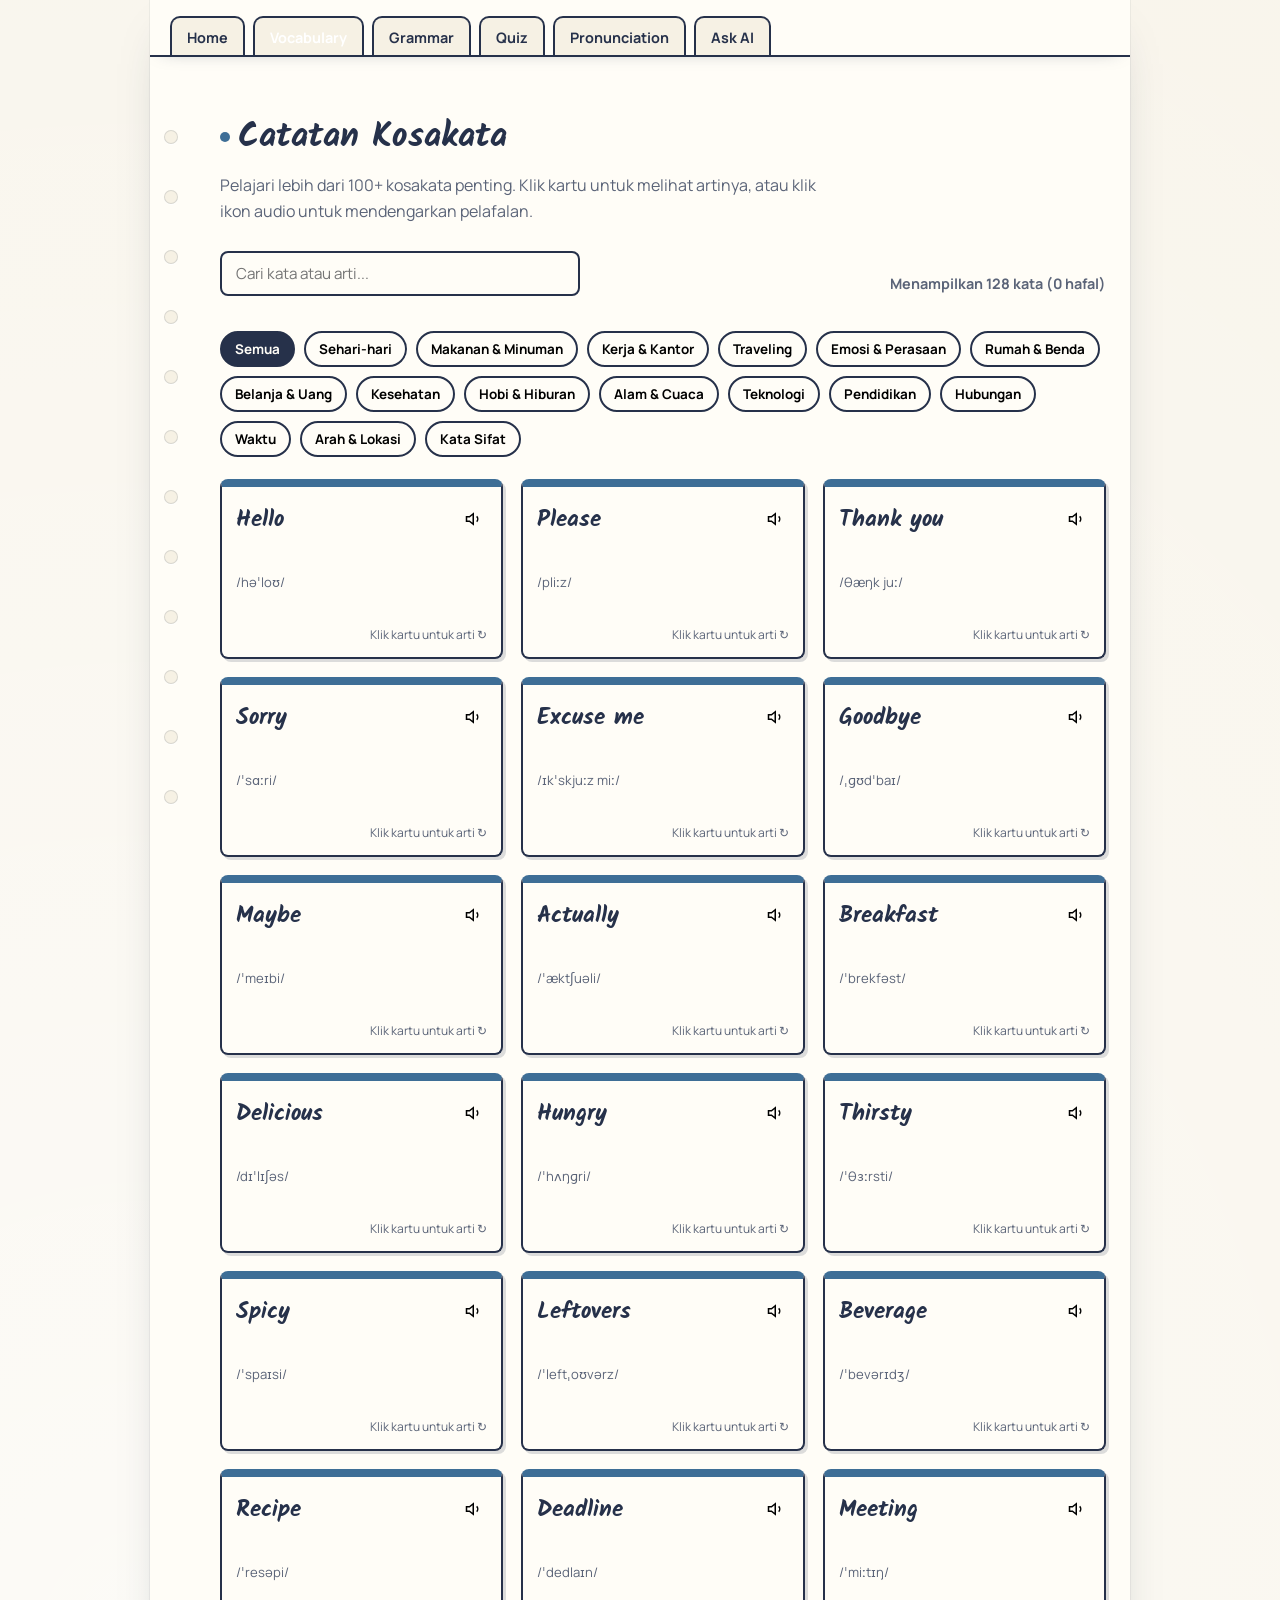
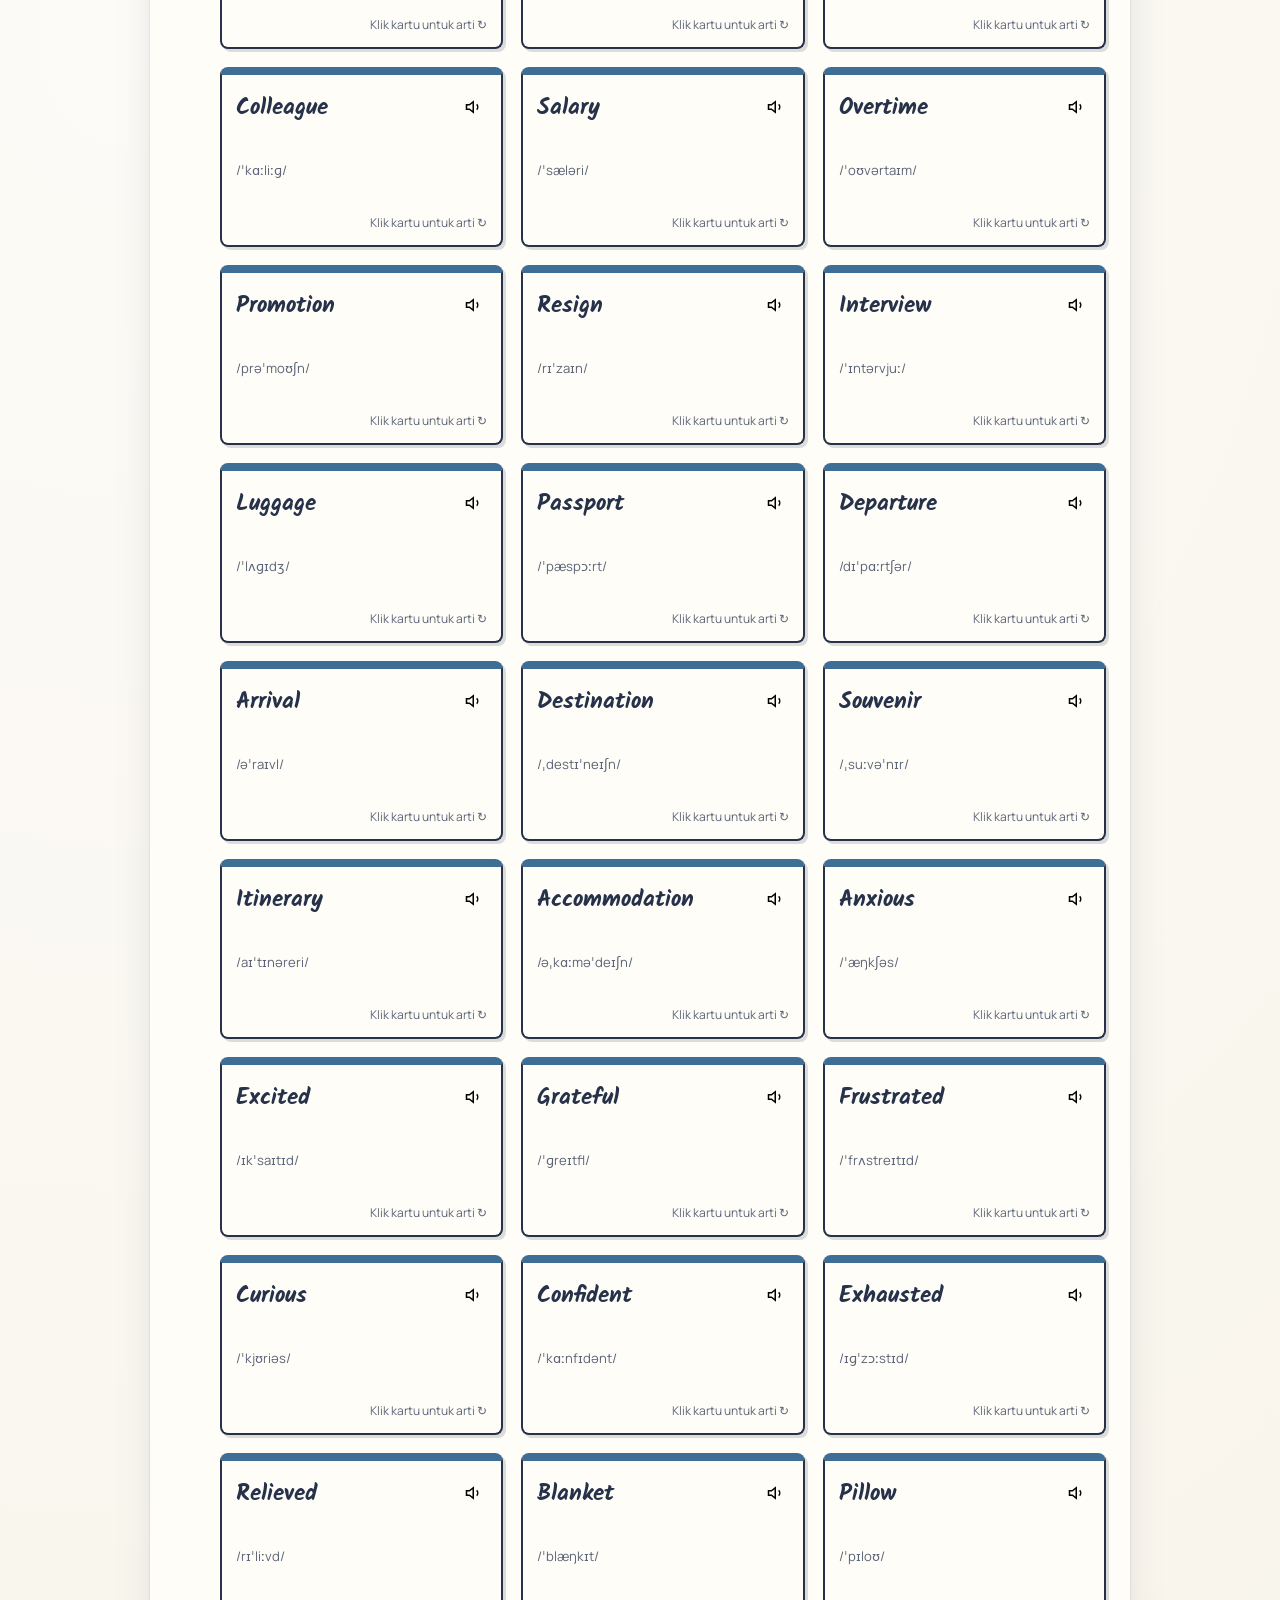
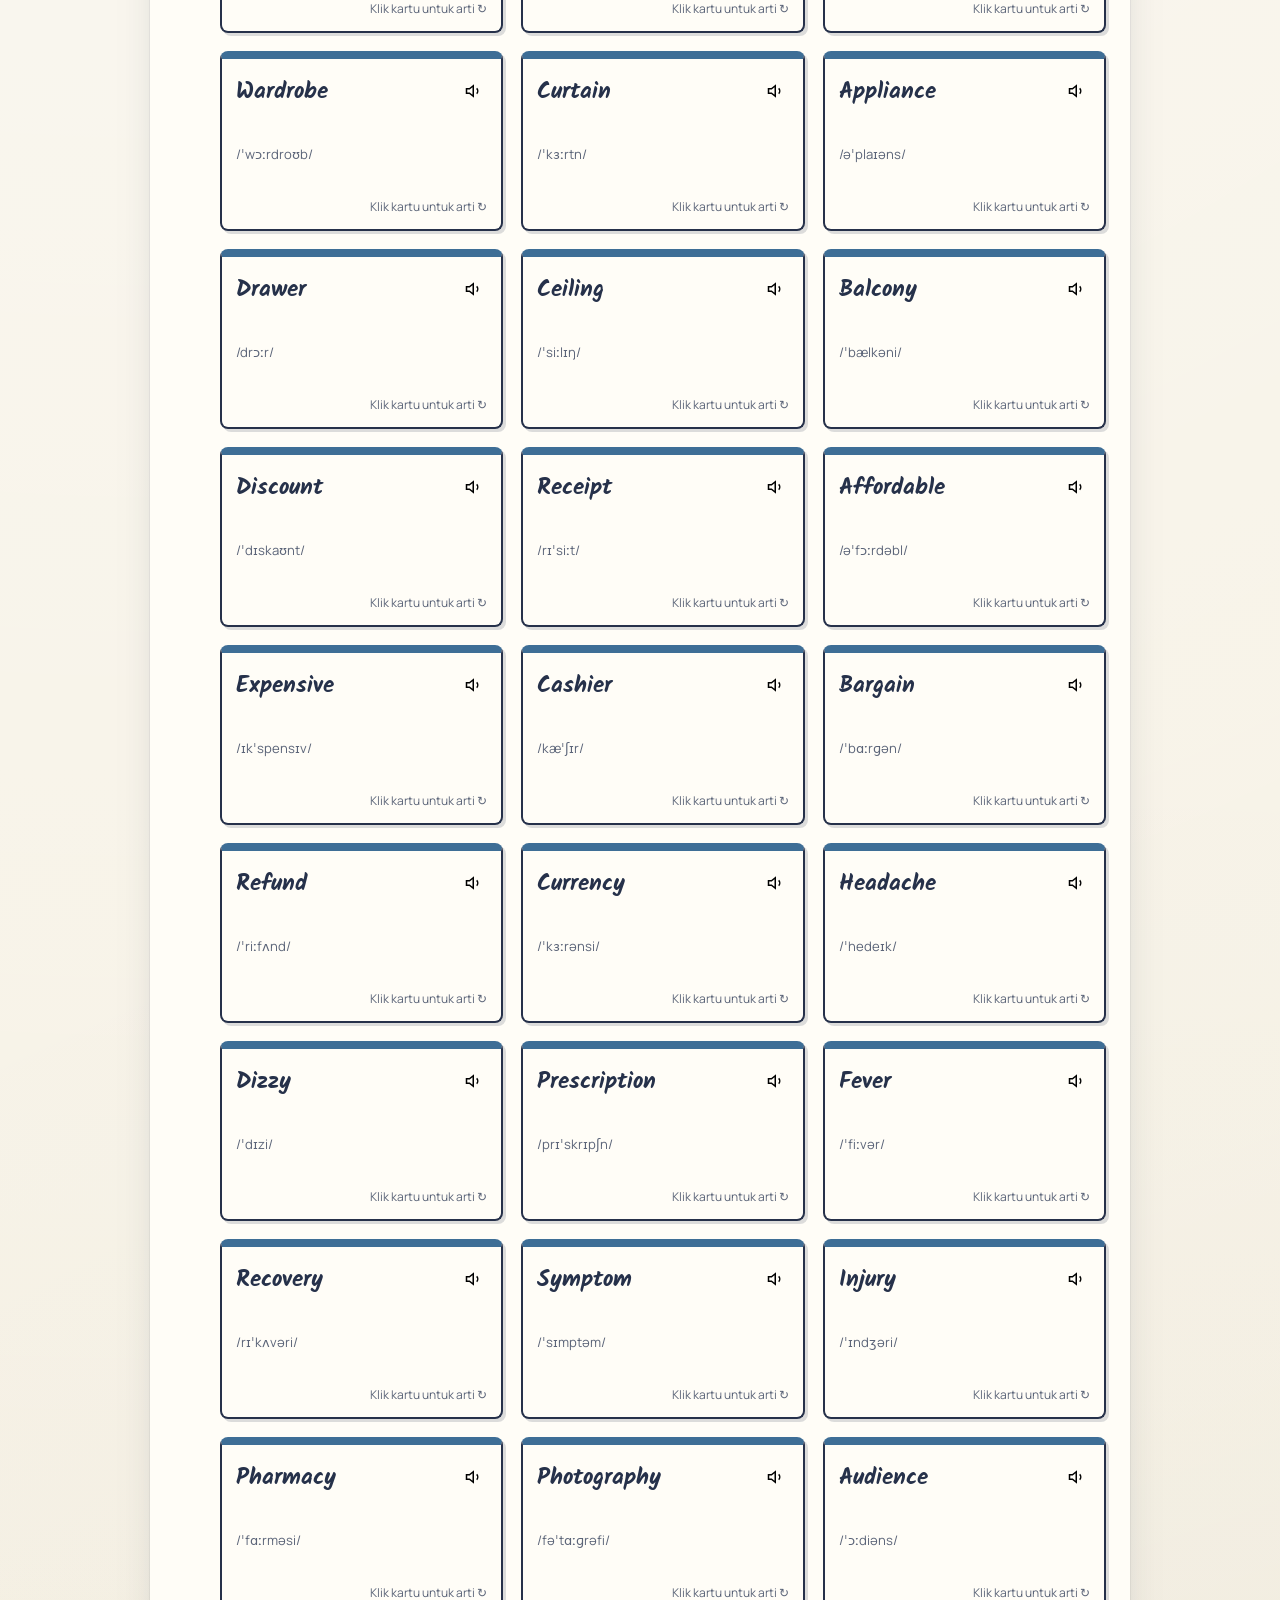
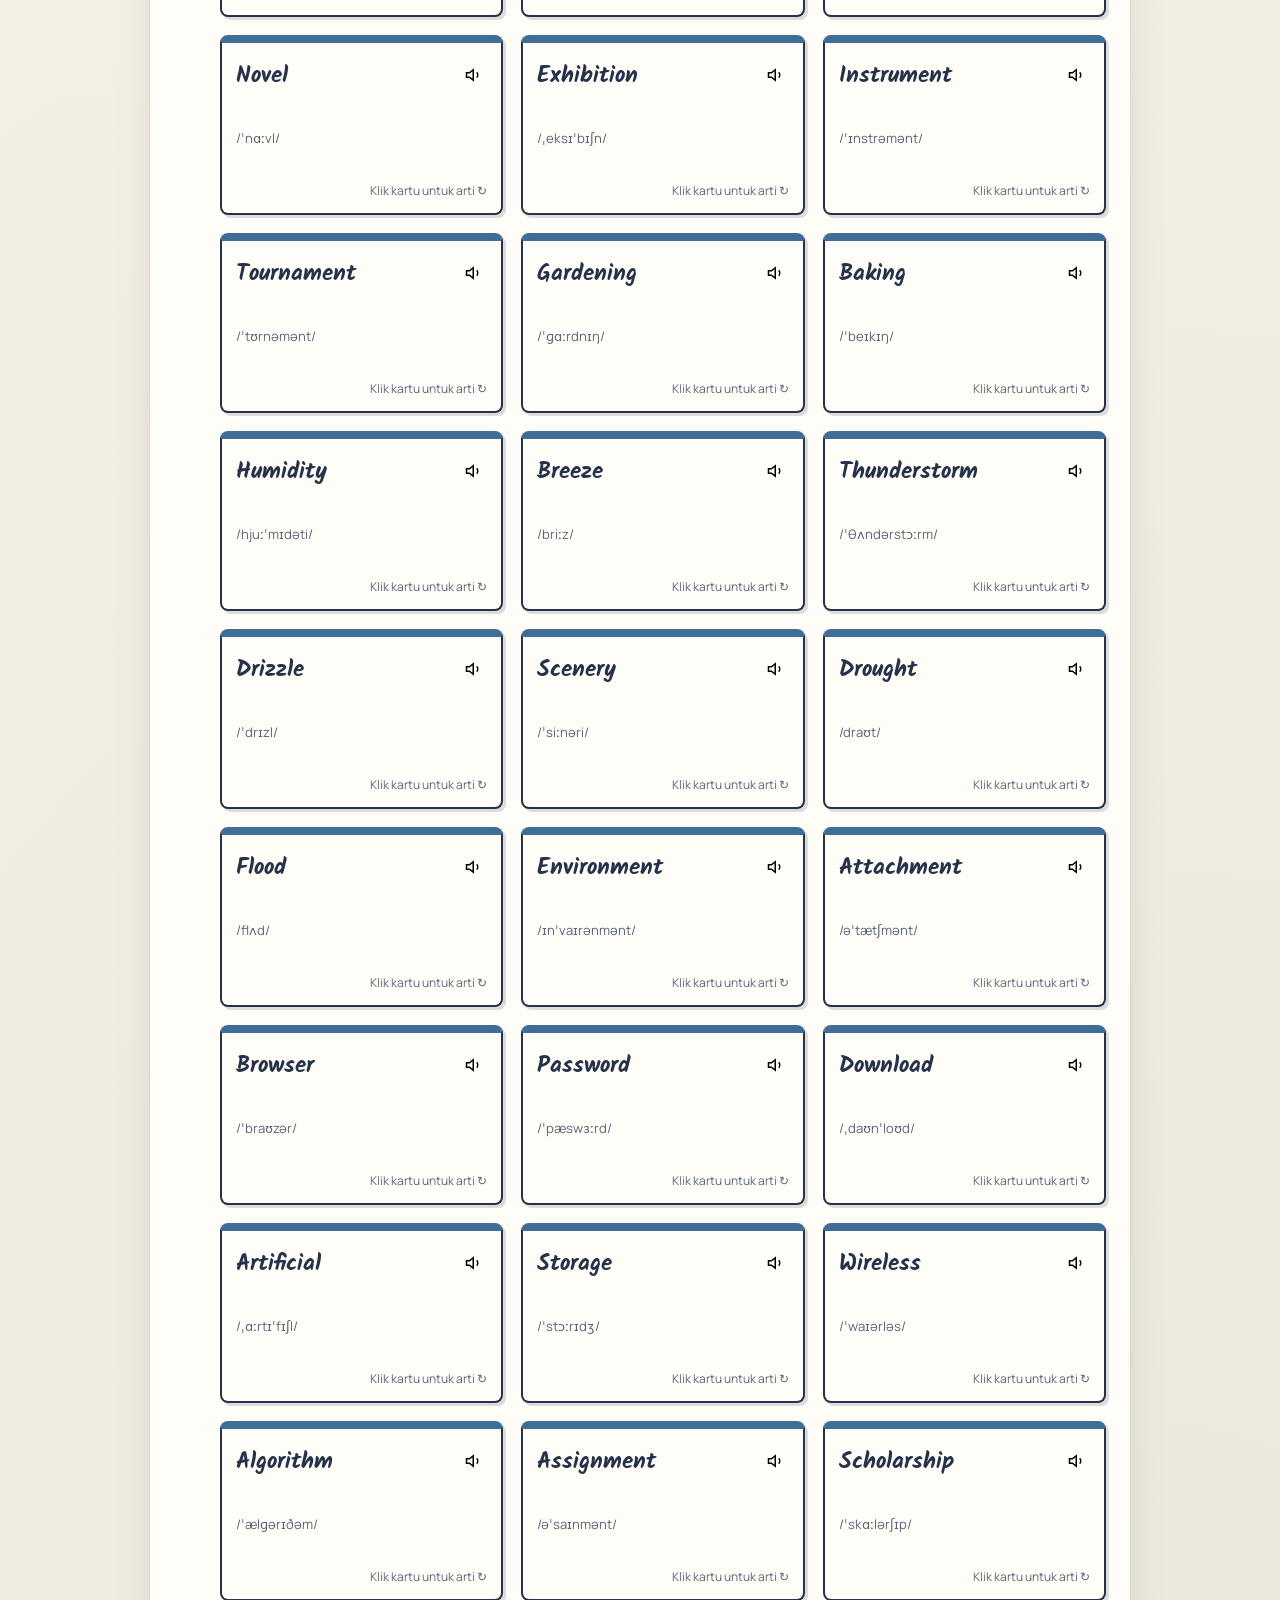
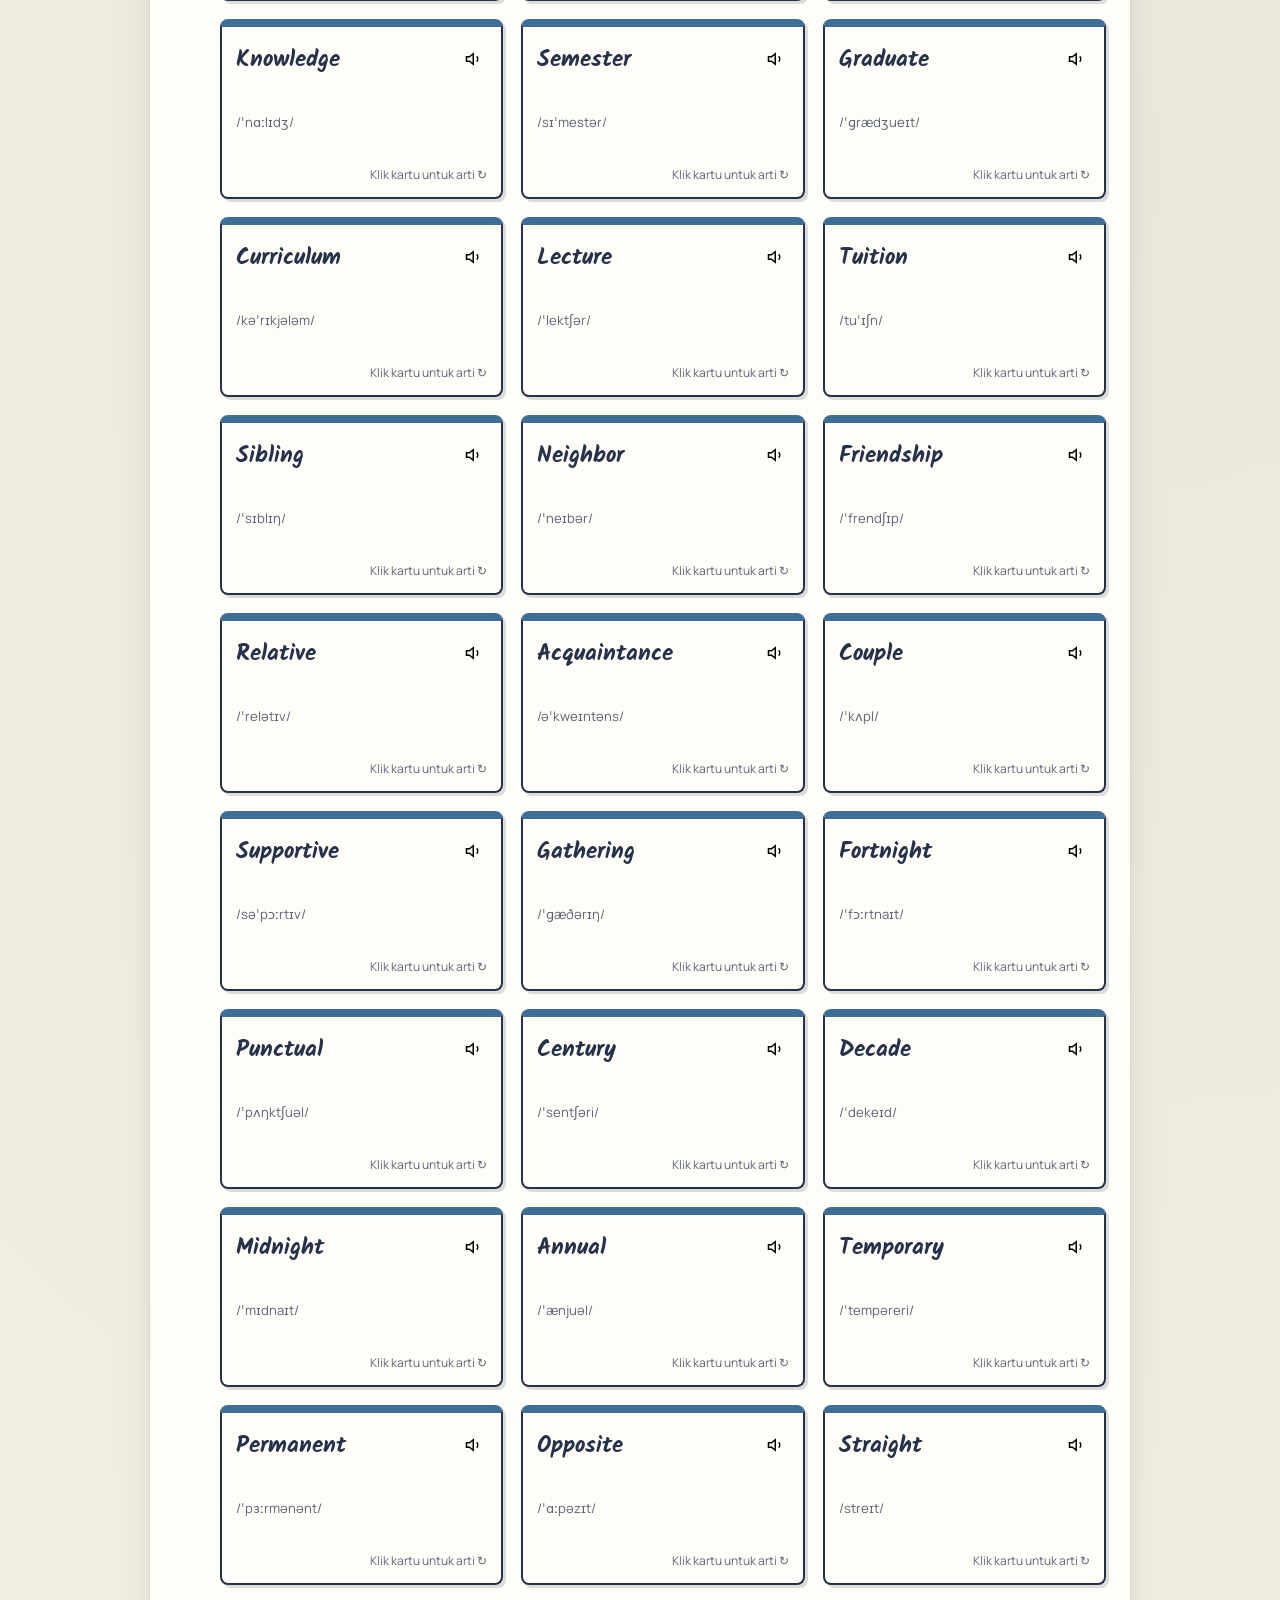
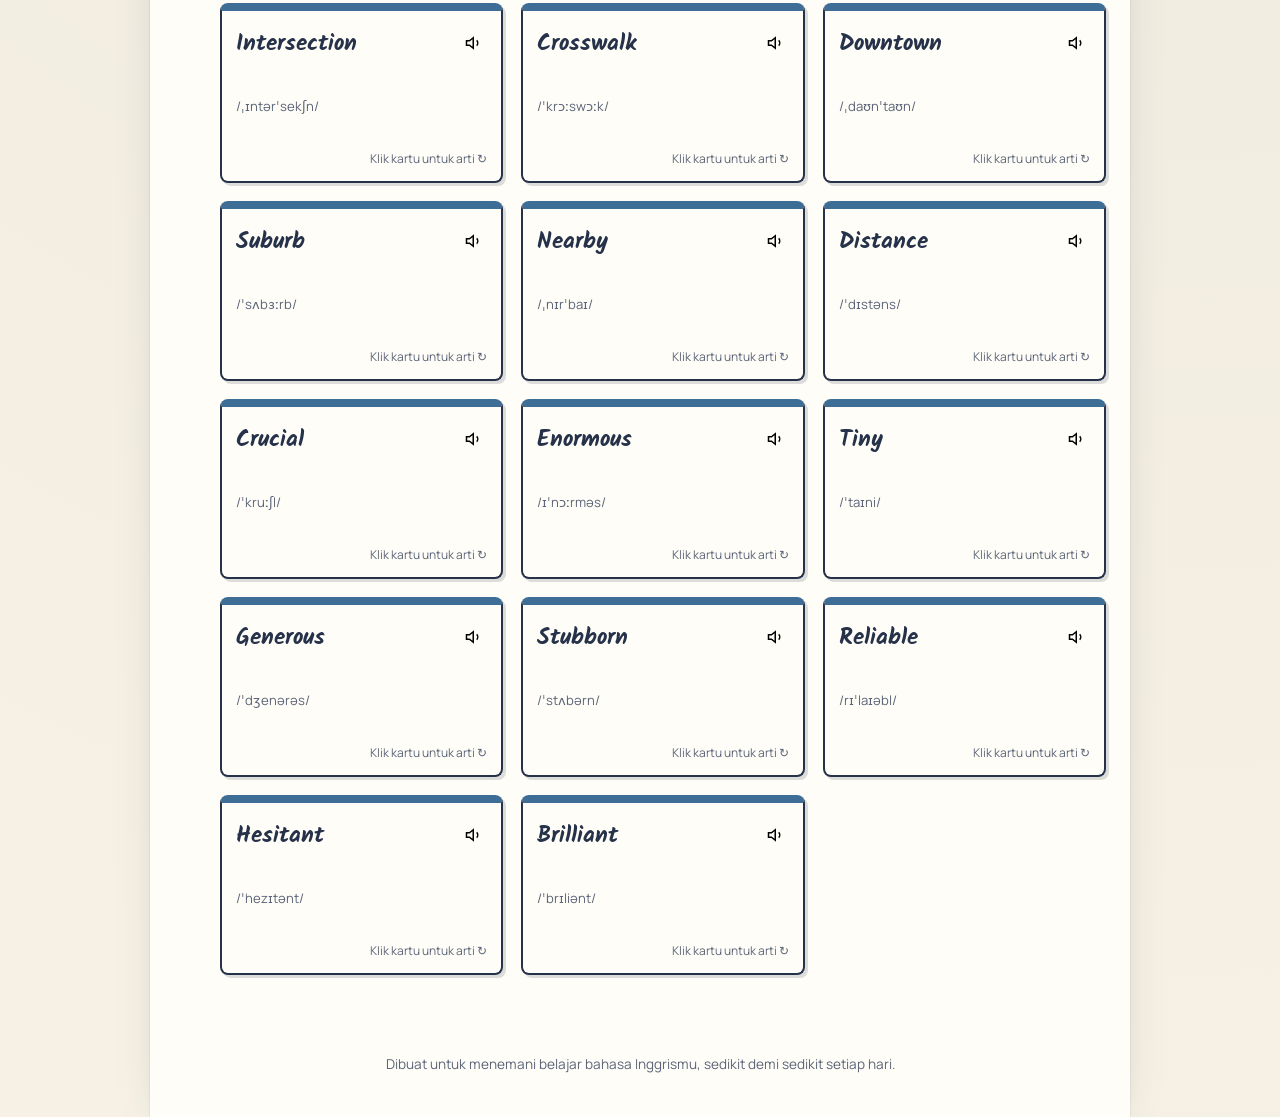
==== kosakata.html @ a18ebde9 "Initial commit with obfuscated keys" ====
﻿<!DOCTYPE html>
<html lang="id">
<head>
<meta charset="UTF-8">
<meta name="viewport" content="width=device-width, initial-scale=1.0">
<title>Kosakata - Buku Catatan Bahasa Inggris</title>
<meta name="description" content="Buku catatan bahasa Inggris interaktif dengan fitur AI Tutor Suara, Pelafalan 3D, Kosakata, dan Kuis.">
<meta property="og:title" content="Buku Bahasa Inggris Interaktif">
<meta property="og:description" content="Belajar bahasa Inggris dengan asisten AI dan mascot 3D secara interaktif.">
<link rel="icon" href="data:image/svg+xml,<svg xmlns=%22http://www.w3.org/2000/svg%22 viewBox=%220 0 100 100%22><text y=%22.9em%22 font-size=%2290%22>🤖</text></svg>">
<link rel="preconnect" href="https://fonts.googleapis.com">
<link href="https://fonts.googleapis.com/css2?family=Kalam:wght@400;700&family=Manrope:wght@400;500;600;700;800&display=swap" rel="stylesheet">
<link rel="stylesheet" href="assets/style.css">
<style>
  .search-box{
    width:100%; max-width:360px; padding:10px 14px; border:2px solid var(--ink);
    border-radius:8px; font-size:0.95rem; margin-bottom:20px; background:var(--page);
  }
  .search-box:focus{outline:none; border-color:var(--tab-vocab);}
  .controls{display:flex; justify-content:space-between; align-items:center; flex-wrap:wrap; gap:10px; margin-bottom:15px;}
  .card-grid{display:grid; grid-template-columns:repeat(auto-fill, minmax(210px,1fr)); gap:18px;}
  .flashcard{perspective:1000px; height:180px; cursor:pointer;}
  .flashcard-inner{
    position:relative; width:100%; height:100%; transition:transform .5s;
    transform-style:preserve-3d;
  }
  .flashcard.flipped .flashcard-inner{transform:rotateY(180deg);}
  .flashcard-face{
    position:absolute; inset:0; border-radius:8px; border:2px solid var(--ink);
    backface-visibility:hidden; padding:14px; display:flex; flex-direction:column;
    justify-content:space-between; background:var(--page);
    box-shadow:3px 3px 0 var(--shadow);
  }
  .flashcard-face.front{border-top:8px solid var(--tab-vocab);}
  .flashcard-face.back{
    transform:rotateY(180deg); background:var(--highlight-soft);
    border-top:8px solid var(--tab-vocab);
  }
  .fc-top{display:flex; justify-content:space-between; align-items:center;}
  .fc-word{font-family:'Kalam',cursive; font-size:1.45rem; font-weight:700;}
  .fc-say{font-size:0.82rem; color:var(--ink-soft);}
  .fc-meaning{font-weight:800; font-size:1.15rem;}
  .fc-example{font-size:0.85rem; color:var(--ink-soft); font-style:italic;}
  .fc-btn-sound{
    background:none; border:none; cursor:pointer; padding:4px; border-radius:4px;
    display:flex; align-items:center; justify-content:center;
  }
  .fc-btn-sound:hover{background:rgba(0,0,0,0.05);}
  .fc-check{
    display:flex; align-items:center; gap:6px; font-size:0.75rem; font-weight:700;
    cursor:pointer; user-select:none; margin-top:4px;
  }
  .fc-check input{cursor:pointer;}
  .learned-tag{
    position:absolute; top:8px; right:8px; background:var(--correct); color:#fff;
    font-size:0.65rem; font-weight:800; padding:2px 6px; border-radius:3px;
  }
</style>
<script src="assets/nav.js"></script>
</head>
<body>
<div class="notebook">
  <div class="holes">
    <span></span><span></span><span></span><span></span><span></span><span></span><span></span><span></span><span></span><span></span><span></span><span></span>
  </div>
  <app-nav active="kosakata"></app-nav>

  <main>
    <section>
      <div class="section-head">
        <h2><span class="eyebrow" style="background:var(--tab-vocab)"></span>Catatan Kosakata</h2>
        <p>Pelajari lebih dari 100+ kosakata penting. Klik kartu untuk melihat artinya, atau klik ikon audio untuk mendengarkan pelafalan.</p>
      </div>

      <div class="controls">
        <input type="text" id="searchVocab" class="search-box" placeholder="Cari kata atau arti...">
        <div id="vocabCount" style="font-size:0.9rem; font-weight:700; color:var(--ink-soft);"></div>
      </div>

      <div class="chips" id="categoryChips"></div>

      <div class="card-grid" id="cardGrid"></div>
    </section>
  </main>

  <footer>Dibuat untuk menemani belajar bahasa Inggrismu, sedikit demi sedikit setiap hari.</footer>
</div>

<script src="assets/vocab-data.js"></script>
<script>
  let activeCat = 'all';
  let searchQuery = '';
  let learnedSet = new Set(JSON.parse(localStorage.getItem('learnedVocab') || '[]'));

  const chipRow = document.getElementById('categoryChips');
  const grid = document.getElementById('cardGrid');
  const countEl = document.getElementById('vocabCount');
  const searchInput = document.getElementById('searchVocab');

  // Render chips
  window.vocabCategories.forEach(c => {
    const chip = document.createElement('button');
    chip.className = 'chip' + (c.id === 'all' ? ' active' : '');
    chip.textContent = c.label;
    chip.addEventListener('click', () => {
      document.querySelectorAll('.chip').forEach(ch => ch.classList.remove('active'));
      chip.classList.add('active');
      activeCat = c.id;
      renderCards();
    });
    chipRow.appendChild(chip);
  });

  searchInput.addEventListener('input', (e) => {
    searchQuery = e.target.value.toLowerCase().trim();
    renderCards();
  });

  function speakWord(e, word) {
    e.stopPropagation();
    const u = new SpeechSynthesisUtterance(word);
    u.lang = 'en-US';
    speechSynthesis.speak(u);
  }

  function toggleLearned(e, word) {
    e.stopPropagation();
    if(learnedSet.has(word)) {
      learnedSet.delete(word);
    } else {
      learnedSet.add(word);
    }
    localStorage.setItem('learnedVocab', JSON.stringify(Array.from(learnedSet)));
    renderCards();
  }

  function renderCards() {
    grid.innerHTML = '';
    const filtered = window.vocabData.filter(v => {
      const matchCat = (activeCat === 'all' || v.cat === activeCat);
      const matchSearch = !searchQuery || 
        v.word.toLowerCase().includes(searchQuery) || 
        v.meaning.toLowerCase().includes(searchQuery) ||
        v.example.toLowerCase().includes(searchQuery);
      return matchCat && matchSearch;
    });

    countEl.textContent = `Menampilkan ${filtered.length} kata (${learnedSet.size} hafal)`;

    if(filtered.length === 0) {
      grid.innerHTML = '<div style="grid-column:1/-1; padding:30px; text-align:center; color:var(--ink-soft);">Kata tidak ditemukan. Coba cari kata lain ya! 🔍</div>';
      return;
    }

    filtered.forEach(item => {
      const card = document.createElement('div');
      card.className = 'flashcard';
      const isLearned = learnedSet.has(item.word);

      card.innerHTML = `
        <div class="flashcard-inner">
          <div class="flashcard-face front">
            ${isLearned ? '<span class="learned-tag">Hafal ✓</span>' : ''}
            <div class="fc-top">
              <span class="fc-word">${item.word}</span>
              <button class="fc-btn-sound" onclick="speakWord(event, '${item.word}')" title="Dengarkan pengucapan">
                <svg width="18" height="18" viewBox="0 0 24 24" fill="none" stroke="currentColor" stroke-width="2"><polygon points="11 5 6 9 2 9 2 15 6 15 11 19 11 5"></polygon><path d="M15.54 8.46a5 5 0 0 1 0 7.07"></path></svg>
              </button>
            </div>
            <div class="fc-say">${item.say}</div>
            <div style="font-size:0.75rem; color:var(--ink-soft); align-self:flex-end;">Klik kartu untuk arti ↻</div>
          </div>
          <div class="flashcard-face back">
            <div class="fc-meaning">${item.meaning}</div>
            <div class="fc-example">"${item.example}"</div>
            <label class="fc-check" onclick="event.stopPropagation()">
              <input type="checkbox" ${isLearned ? 'checked' : ''} onchange="toggleLearned(event, '${item.word}')">
              <span>Tandai sudah hafal</span>
            </label>
          </div>
        </div>
      `;

      card.addEventListener('click', () => {
        card.classList.toggle('flipped');
      });

      grid.appendChild(card);
    });
  }

  renderCards();
</script>
</body>
</html>
---- assets/style.css ----
﻿:root{
  --paper:#F6F1E4;
  --page:#FFFDF7;
  --paper-line:#E4D9BC;
  --ink:#26314A;
  --ink-soft:#5B6478;
  --highlight:#F5C84C;
  --highlight-soft:#FBEAB8;
  --correct:#3F7859;
  --correct-bg:#E3F0E7;
  --wrong:#C13B3B;
  --wrong-bg:#F8E4E1;
  --tab-home:#5B8266;
  --tab-vocab:#3E6E96;
  --tab-grammar:#B9862E;
  --tab-quiz:#7C5CA6;
  --tab-ai:#D35400;
  --shadow:rgba(38,49,74,0.16);
}

*{box-sizing:border-box;}
html{scroll-behavior:smooth;}
body{
  margin:0;
  background-color:var(--paper);
  background-image:
    radial-gradient(circle at 12% 18%, rgba(255,255,255,0.7), transparent 45%),
    radial-gradient(circle at 88% 72%, rgba(38,49,74,0.05), transparent 40%);
  color:var(--ink);
  font-family:'Manrope', sans-serif;
  -webkit-font-smoothing:antialiased;
}
h1,h2,h3,.hand{font-family:'Kalam', cursive; font-weight:700; margin:0;}
h4{margin:0 0 8px 0;}
p{line-height:1.65;}
a{color:inherit;}
button,textarea,input,select{font-family:inherit;}
ul{margin:0; padding-left:20px;}

.notebook{
  max-width:980px;
  margin:0 auto;
  background:var(--page);
  min-height:100vh;
  position:relative;
  box-shadow:0 0 0 1px rgba(38,49,74,0.06), 0 18px 50px -28px rgba(38,49,74,0.4);
  overflow:hidden;
}
.holes{
  position:absolute; left:14px; top:0; bottom:0; width:14px;
  display:flex; flex-direction:column; gap:46px; padding-top:130px; z-index:3;
  pointer-events:none;
}
.holes span{
  width:14px;height:14px;border-radius:50%;
  background:var(--paper);
  box-shadow:inset 0 0 0 1px rgba(38,49,74,0.14), 0 1px 0 rgba(255,255,255,0.8);
}
@media (max-width:720px){ .holes{display:none;} }

app-nav{display:block; }
nav{
  
  background:var(--page);
  border-bottom:2px solid var(--ink);
  padding:14px 20px 0 20px;
  display:flex; gap:8px; overflow-x:auto; scrollbar-width:none;
  box-shadow:0 6px 18px -14px rgba(38,49,74,0.5);
}
nav::-webkit-scrollbar{display:none;}
.tab{
  flex:0 0 auto; padding:10px 15px;
  border:2px solid var(--ink); border-bottom:none;
  border-radius:10px 10px 0 0; background:var(--paper);
  font-weight:700; font-size:0.9rem; text-decoration:none; color:var(--ink);
  position:relative; top:2px; white-space:nowrap;
  transition:transform .15s ease, background .15s ease;
}
.tab:hover{transform:translateY(-2px);}
.tab.active{color:#fff;}
.tab[data-tab="beranda"].active{background:var(--tab-home); border-color:var(--tab-home);}
.tab[data-tab="kosakata"].active{background:var(--tab-vocab); border-color:var(--tab-vocab);}
.tab[data-tab="tatabahasa"].active{background:var(--tab-grammar); border-color:var(--tab-grammar);}
.tab[data-tab="kuis"].active{background:var(--tab-quiz); border-color:var(--tab-quiz);}
.tab[data-tab="ai"].active{background:var(--tab-ai); border-color:var(--tab-ai);}

main{padding-left:20px; position:relative; z-index:2;}
@media (min-width:721px){ main{padding-left:64px;} }
section{padding:52px 24px 52px 6px; border-bottom:2px dashed var(--paper-line);}
section:last-child{border-bottom:none;}
.section-head{margin-bottom:26px;}
.section-head h2{font-size:clamp(1.6rem,4vw,2.15rem);}
.section-head p{color:var(--ink-soft); margin-top:8px; max-width:60ch;}
.eyebrow{
  display:inline-block; width:10px; height:10px; border-radius:50%;
  margin-right:8px; vertical-align:middle;
}

.btn{
  display:inline-block; padding:12px 22px; border-radius:8px;
  border:2px solid var(--ink); font-weight:800; cursor:pointer;
  text-decoration:none; transform:rotate(-1deg);
  box-shadow:3px 3px 0 var(--shadow);
  transition:transform .15s ease, box-shadow .15s ease;
  background:var(--page); color:var(--ink); font-size:0.95rem;
}
.btn:hover{transform:rotate(0deg) translateY(-2px); box-shadow:4px 5px 0 var(--shadow);}
.btn:active{transform:translateY(1px); box-shadow:2px 2px 0 var(--shadow);}
.btn-primary{background:var(--highlight); color:var(--ink);}
.btn-ai{background:var(--tab-ai); color:#fff;}
.btn-ghost{background:var(--page);}
.btn-sm{padding:8px 14px; font-size:0.84rem;}
.btn[disabled]{opacity:.55; cursor:not-allowed; transform:none;}

.chips{display:flex; gap:9px; flex-wrap:wrap; margin-bottom:22px;}
.chip{
  padding:7px 13px; border-radius:20px; border:2px solid var(--ink);
  background:var(--page); font-weight:700; font-size:0.84rem; cursor:pointer;
  transition:transform .12s ease;
}
.chip:hover{transform:translateY(-1px);}
.chip.active{background:var(--ink); color:var(--page);}

.feature-grid{display:grid; grid-template-columns:repeat(auto-fit,minmax(215px,1fr)); gap:18px;}
.feature-card{
  display:flex; flex-direction:column; text-decoration:none; background:var(--page);
  border:2px solid var(--ink); border-radius:10px; padding:20px;
  box-shadow:4px 5px 0 var(--shadow); position:relative;
  transition:transform .18s ease, box-shadow .18s ease; height:100%;
}
.feature-card:hover{transform:translate(-2px,-3px) rotate(-.6deg); box-shadow:7px 9px 0 var(--shadow);}
.feature-card .ico{font-size:1.9rem; line-height:1;}
.feature-card h3{font-size:1.45rem; margin:10px 0 6px;}
.feature-card p{color:var(--ink-soft); font-size:0.9rem; margin:0; flex-grow:1;}
.feature-card .go{margin-top:14px; font-weight:800; font-size:0.85rem; display:inline-block; align-self:flex-start;}
.fc-vocab{border-top:9px solid var(--tab-vocab);}
.fc-grammar{border-top:9px solid var(--tab-grammar);}
.fc-quiz{border-top:9px solid var(--tab-quiz);}
.fc-ai{border-top:9px solid var(--tab-ai);}

.stat-row{display:flex; gap:14px; flex-wrap:wrap; margin-top:34px;}
.stat{
  flex:1 1 130px; background:var(--page); border:2px dashed var(--ink);
  border-radius:10px; padding:14px 16px; text-align:center;
}
.stat b{display:block; font-family:'Kalam',cursive; font-size:1.7rem;}
.stat span{font-size:0.8rem; color:var(--ink-soft);}

.reveal{opacity:0; transform:translateY(16px); transition:opacity .5s ease, transform .5s ease;}
.reveal.in{opacity:1; transform:none;}

footer{
  text-align:center; padding:28px 20px 44px;
  color:var(--ink-soft); font-size:0.85rem; position:relative; z-index:2;
}

/* Mobile Navigation Hint */
@media (max-width:720px){
  app-nav::after{
    content:''; position:absolute; right:0; top:0; bottom:0; width:30px;
    background:linear-gradient(to right, transparent, var(--page)); pointer-events:none;
  }
  .tab{padding:8px 12px; font-size:0.85rem;}
}
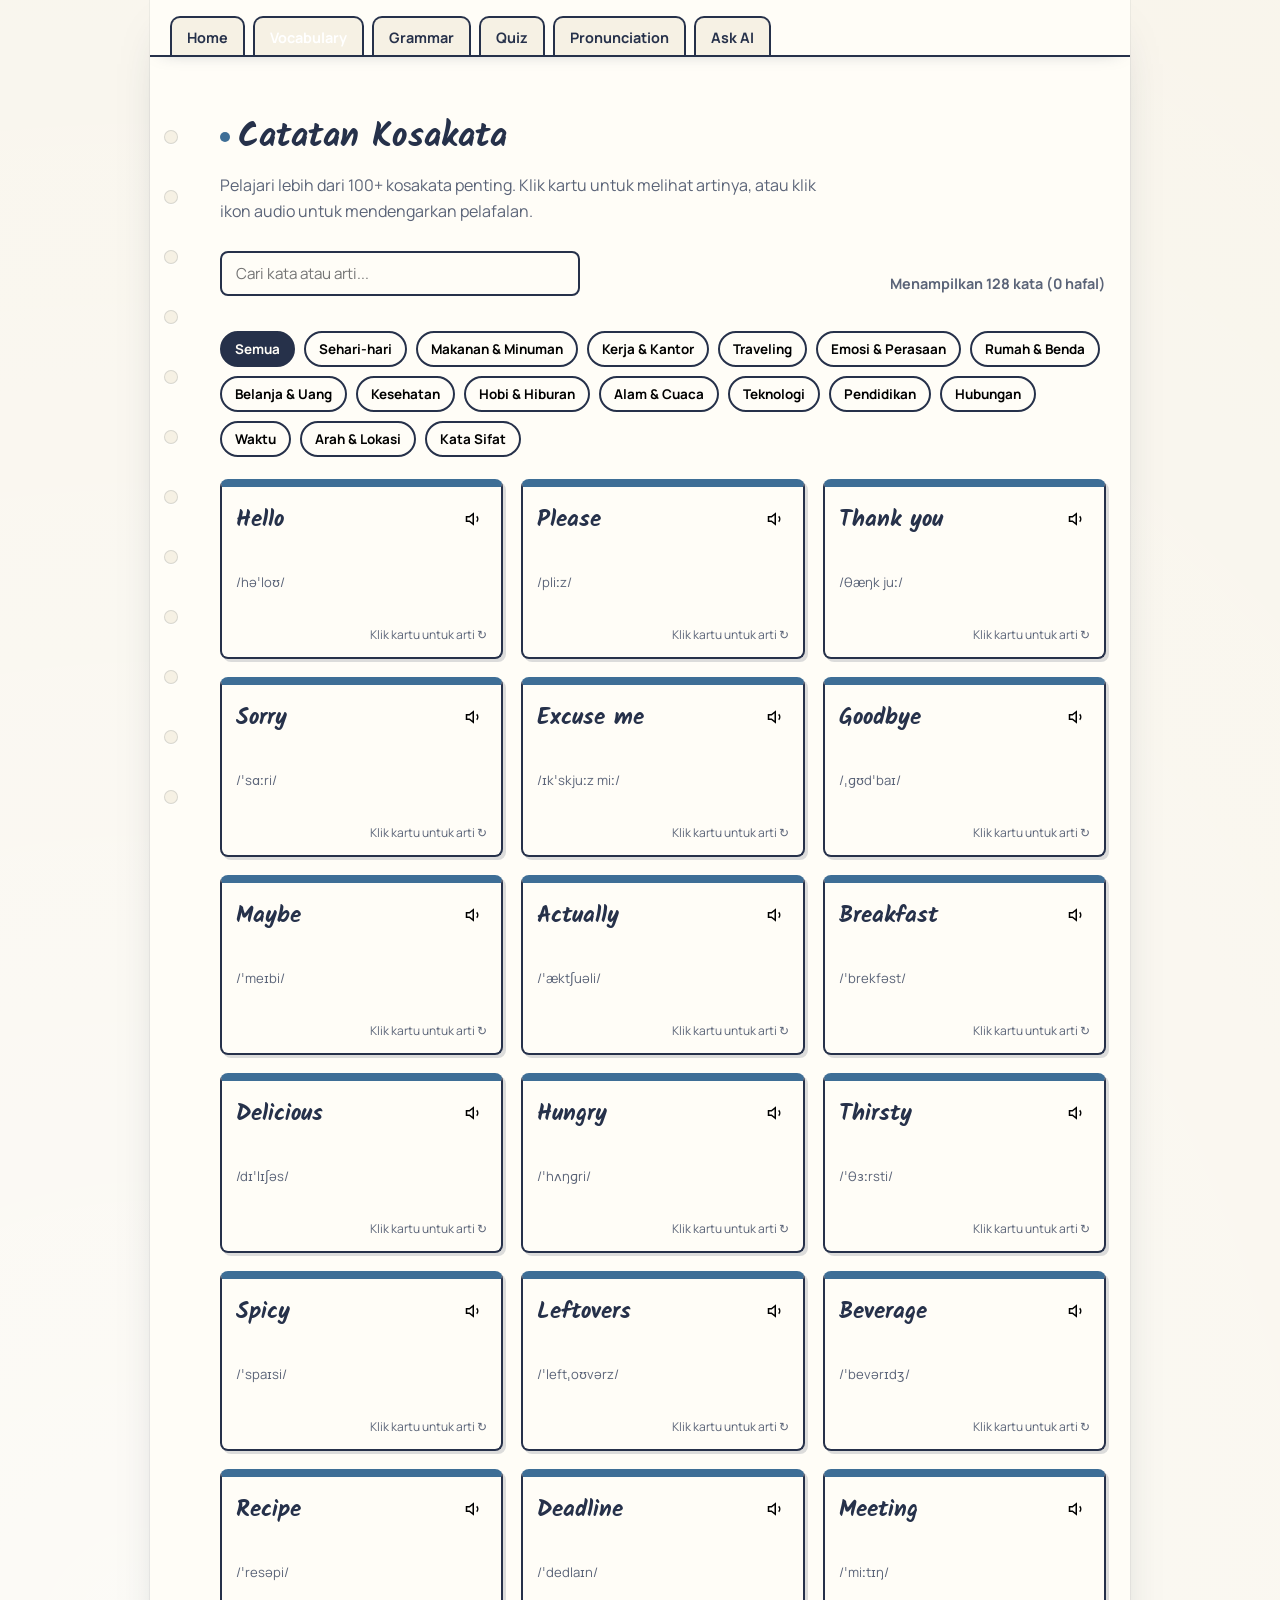
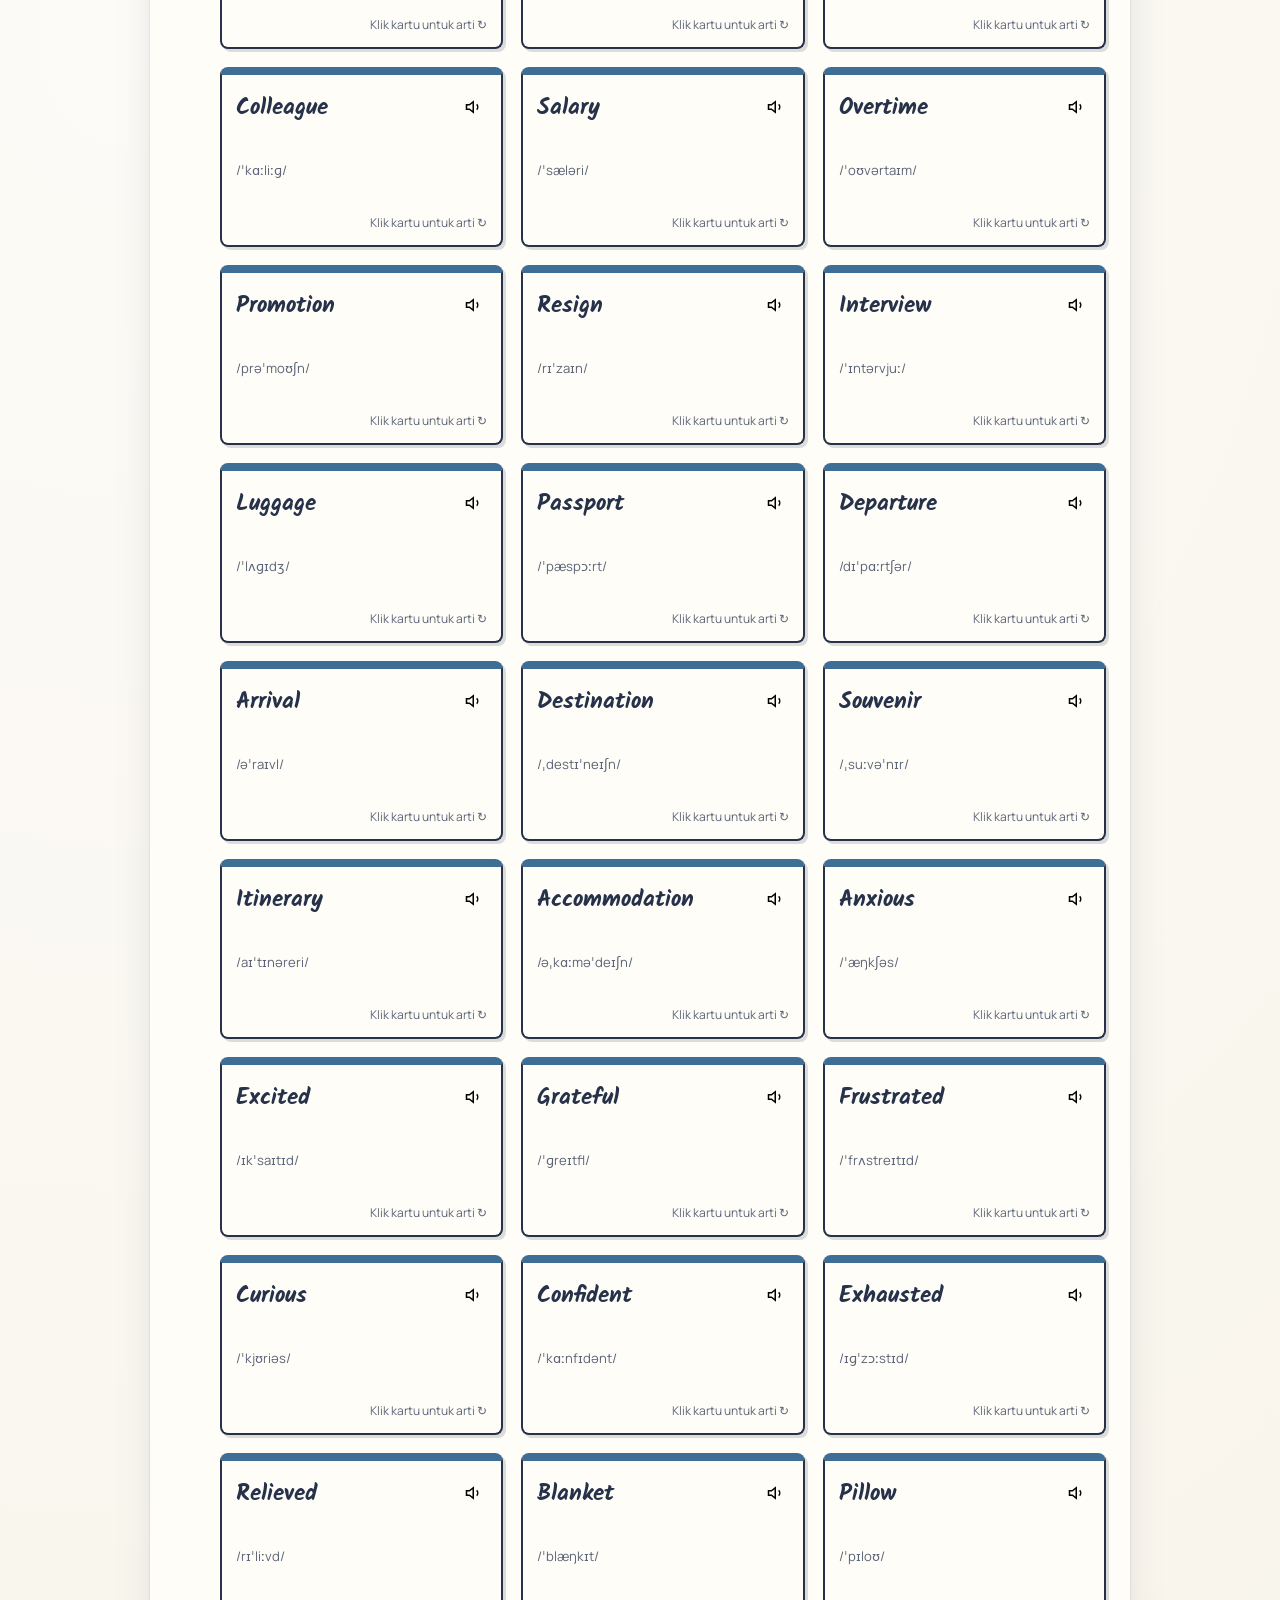
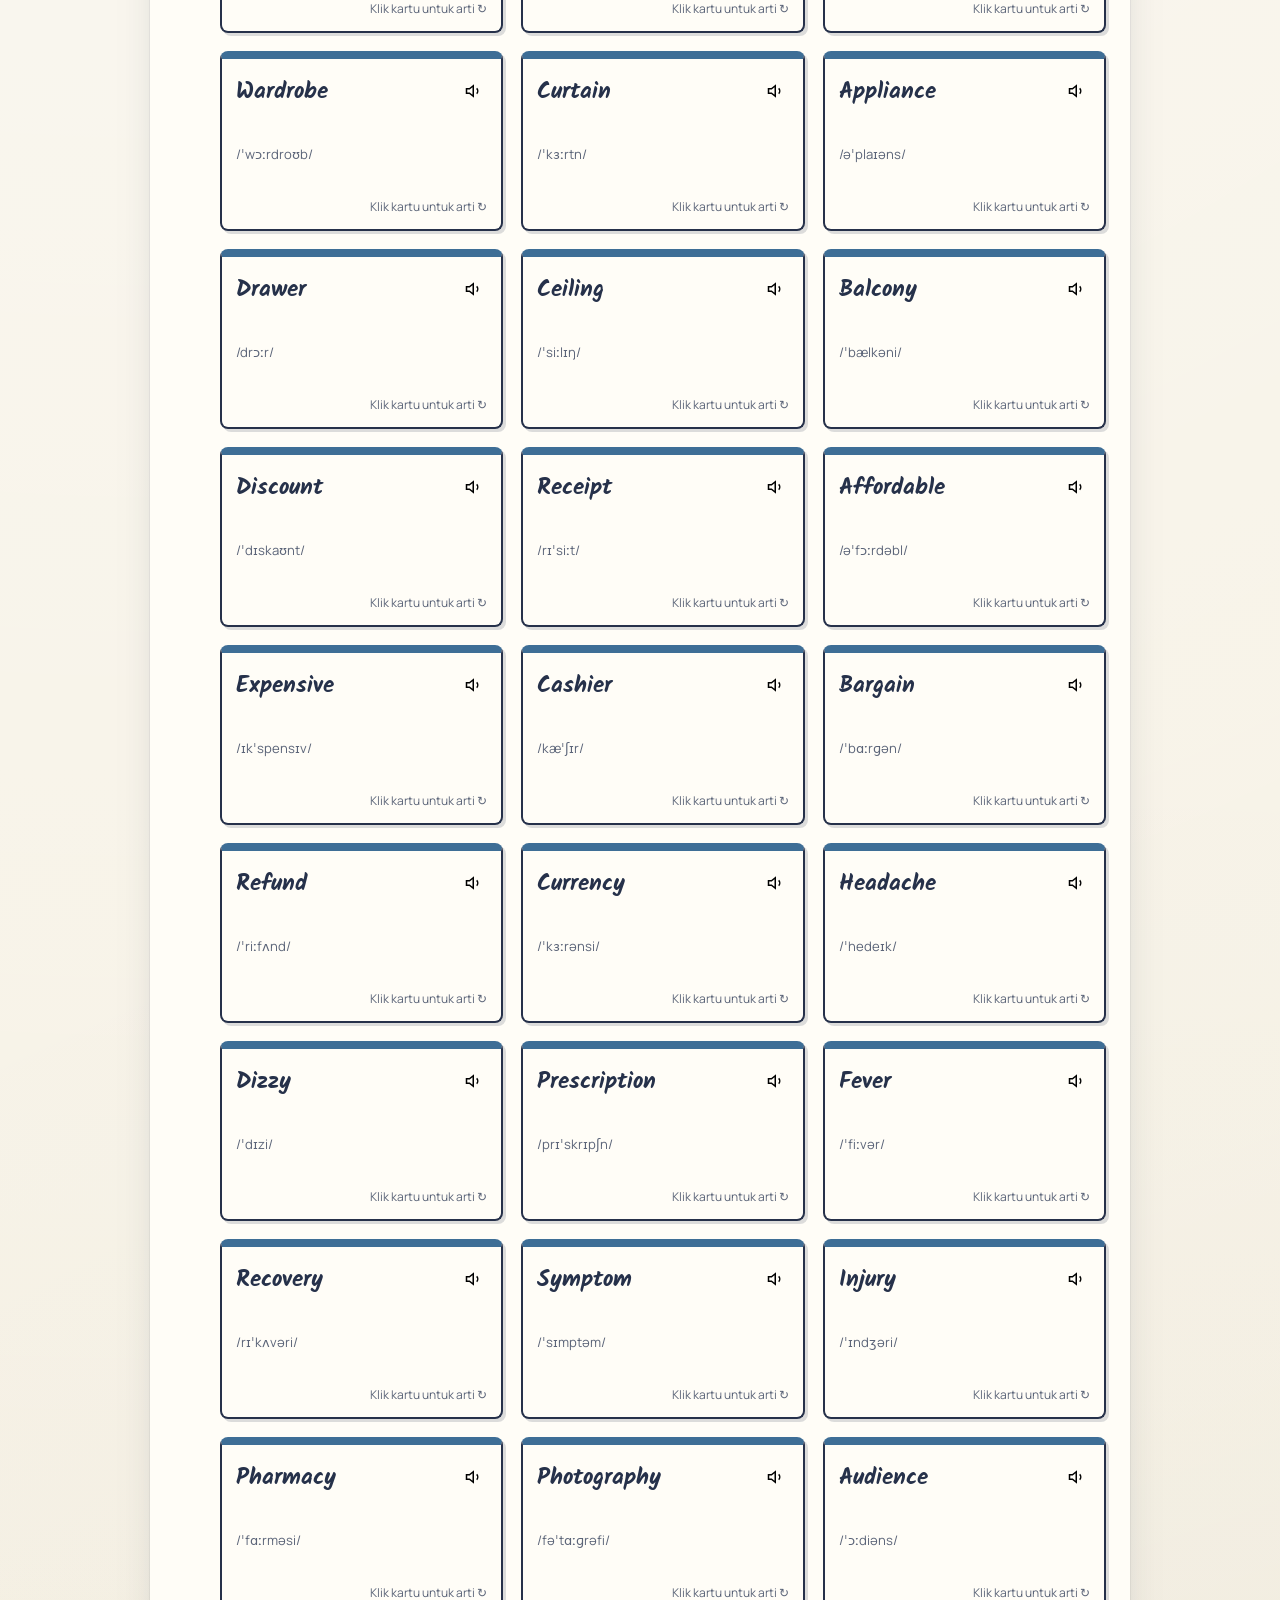
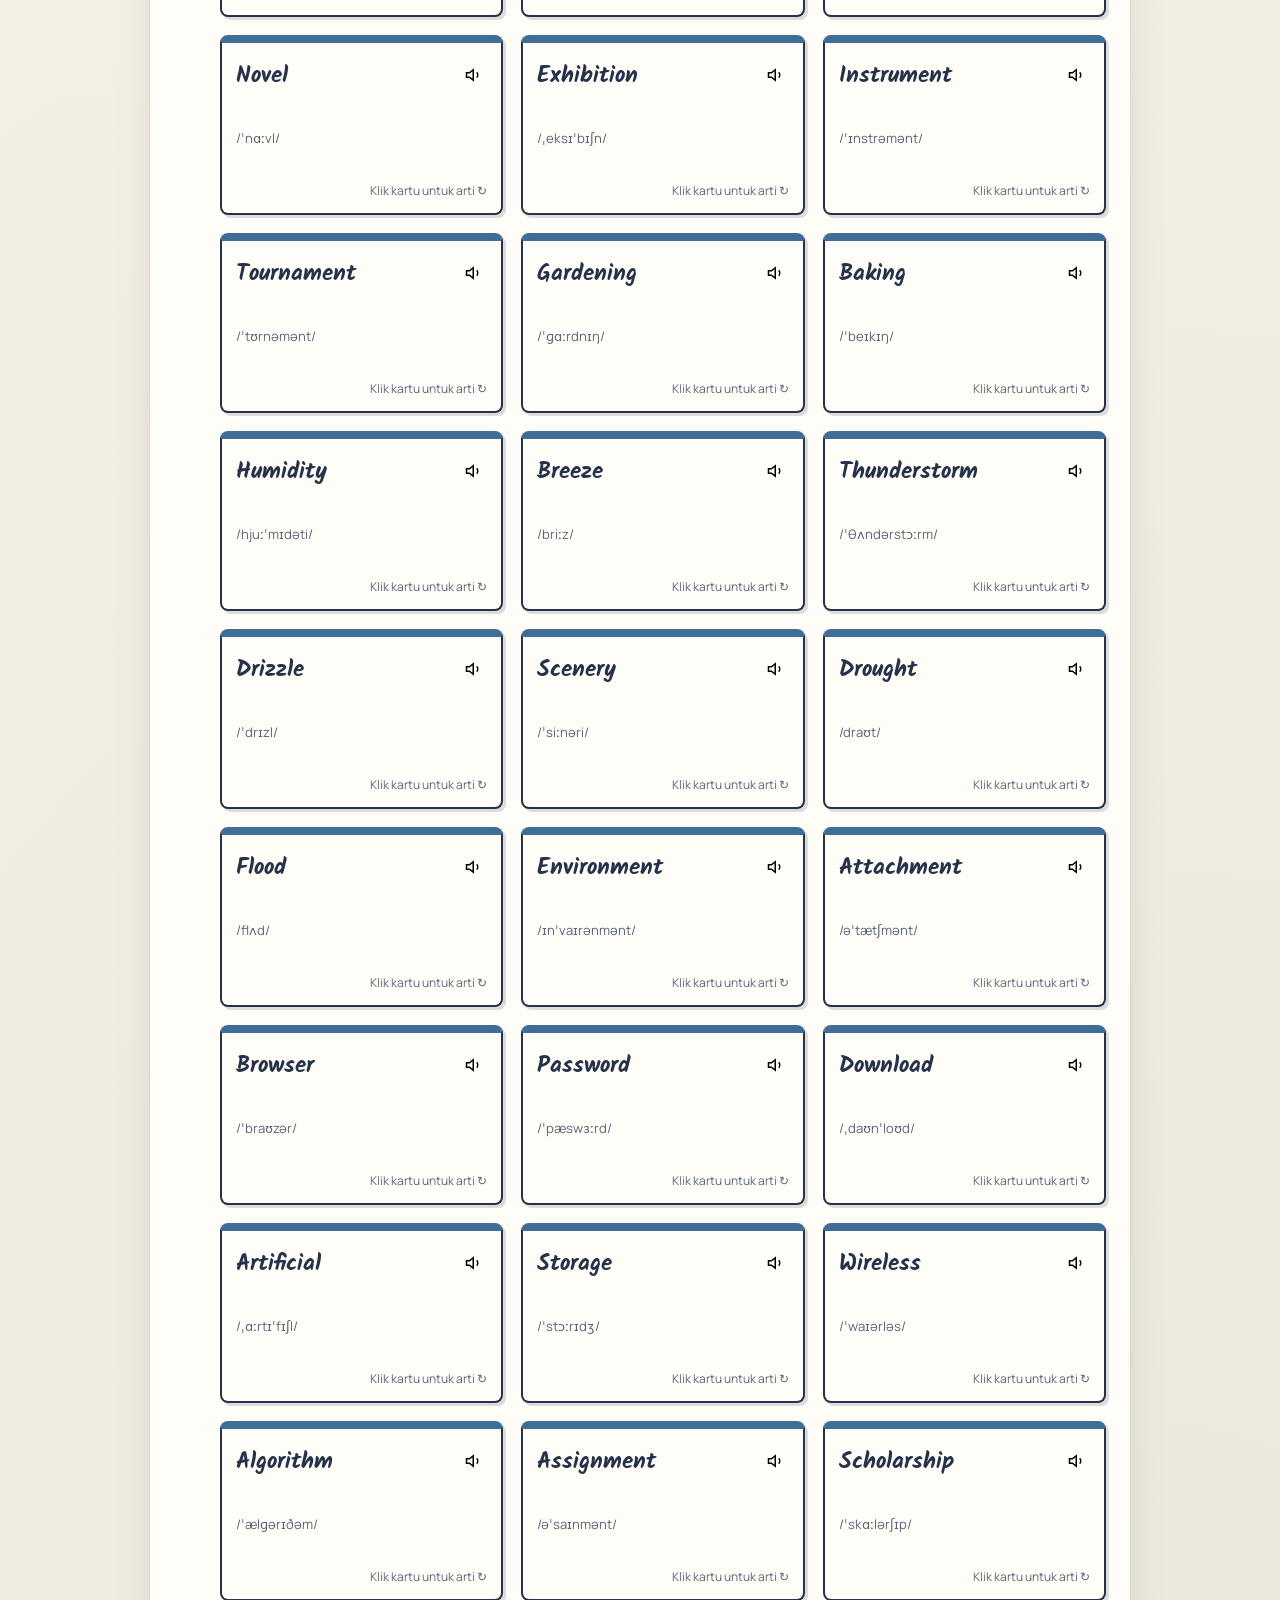
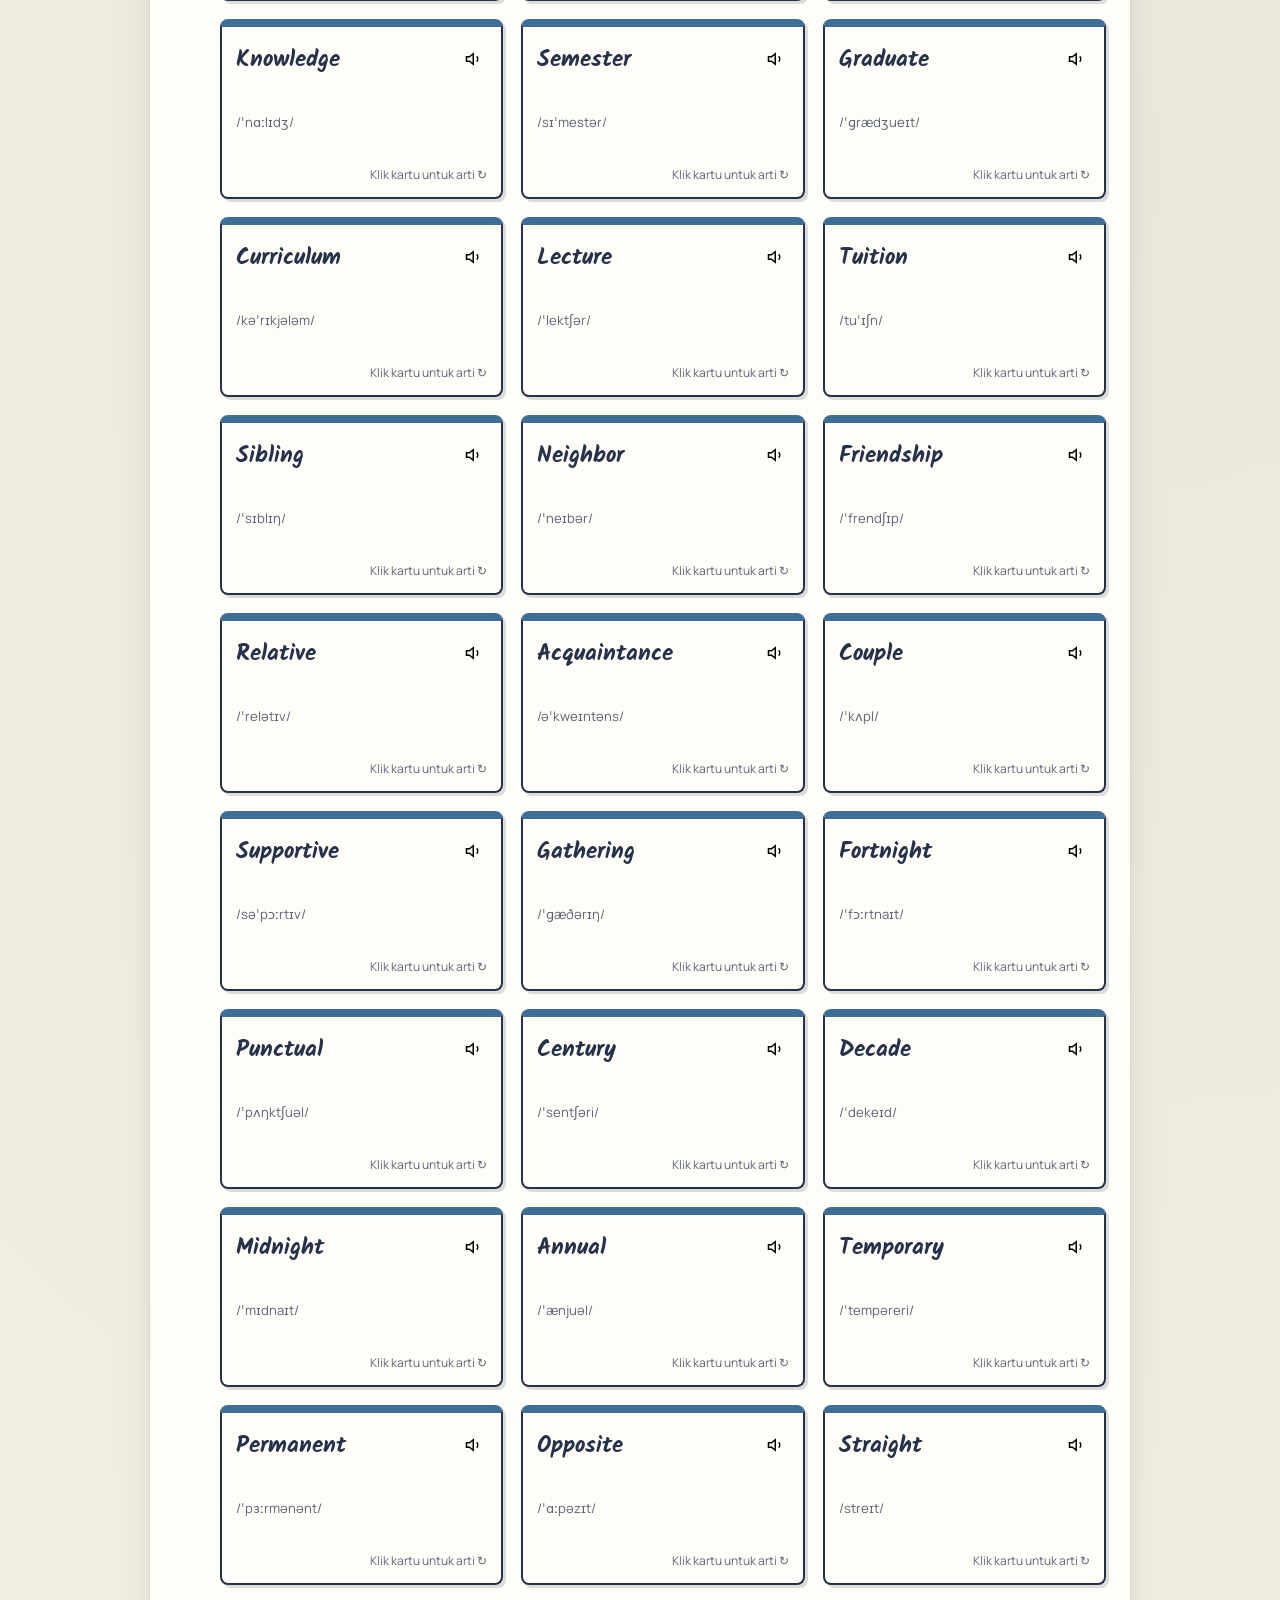
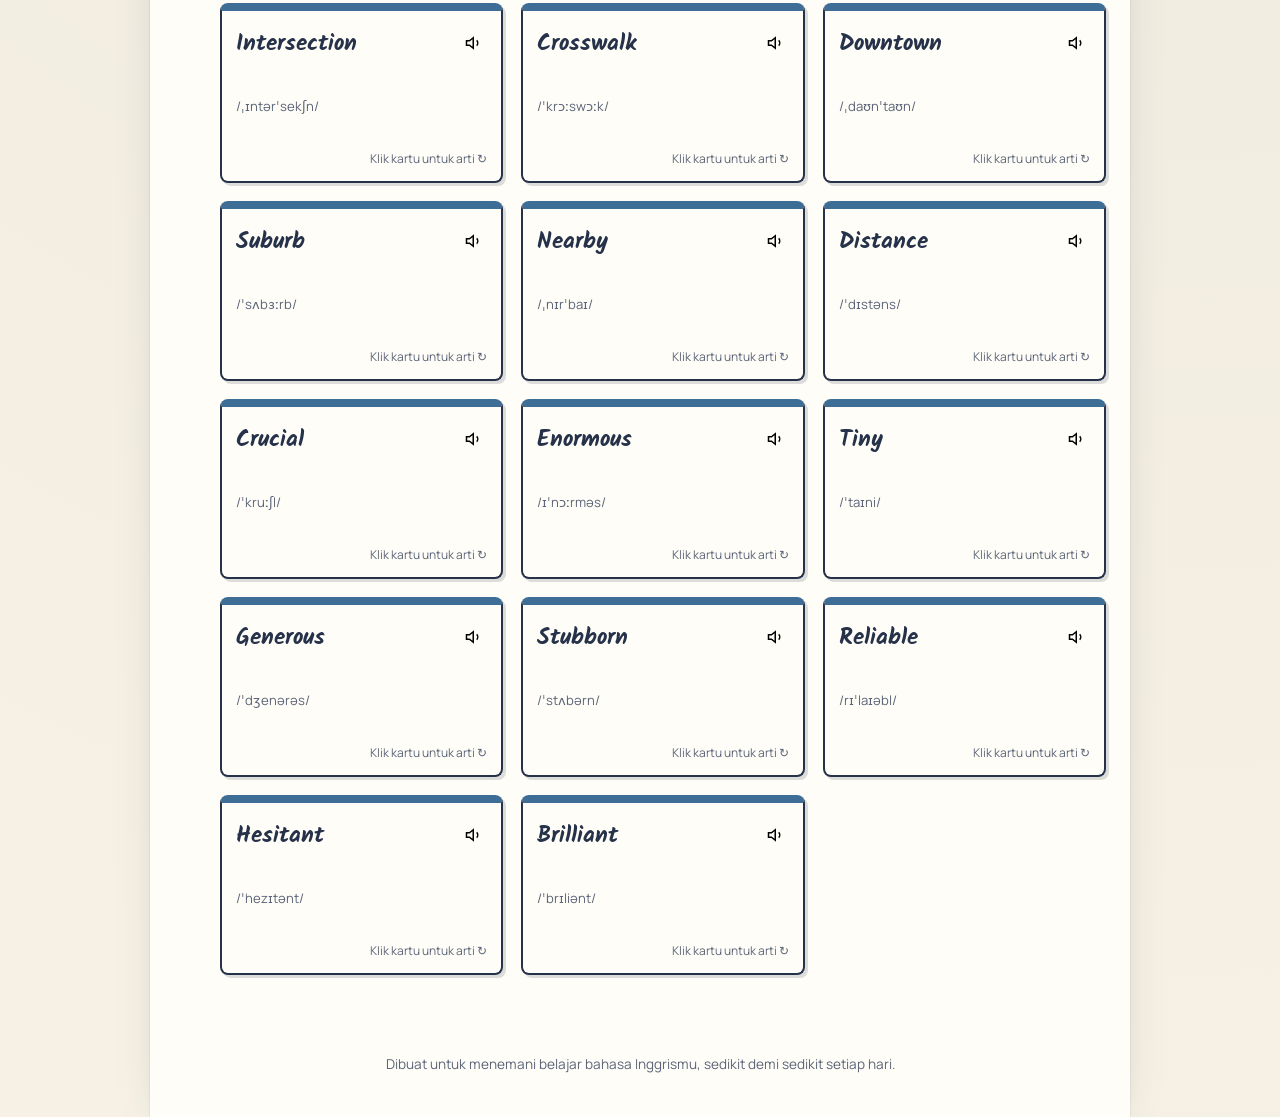
==== commit e9b45a5c: "Responsive refinements (mobile padding, grids, flex-wrap, calc heights)" ====
--- a/kosakata.html
+++ b/kosakata.html
@@ -196,3 +196,4 @@
 
 
 
+
--- a/assets/style.css
+++ b/assets/style.css
@@ -1,4 +1,4 @@
-﻿:root{
+﻿:root {
   --paper:#F6F1E4;
   --page:#FFFDF7;
   --paper-line:#E4D9BC;
@@ -56,11 +56,9 @@
   background:var(--paper);
   box-shadow:inset 0 0 0 1px rgba(38,49,74,0.14), 0 1px 0 rgba(255,255,255,0.8);
 }
-@media (max-width:720px){ .holes{display:none;} }
 
-app-nav{display:block; }
+app-nav{display:block; position:sticky; top:0; z-index:20;}
 nav{
-  
   background:var(--page);
   border-bottom:2px solid var(--ink);
   padding:14px 20px 0 20px;
@@ -85,7 +83,6 @@
 .tab[data-tab="ai"].active{background:var(--tab-ai); border-color:var(--tab-ai);}
 
 main{padding-left:20px; position:relative; z-index:2;}
-@media (min-width:721px){ main{padding-left:64px;} }
 section{padding:52px 24px 52px 6px; border-bottom:2px dashed var(--paper-line);}
 section:last-child{border-bottom:none;}
 .section-head{margin-bottom:26px;}
@@ -154,12 +151,20 @@
   color:var(--ink-soft); font-size:0.85rem; position:relative; z-index:2;
 }
 
-/* Mobile Navigation Hint */
+/* Media Queries for Desktop & Mobile */
+@media (min-width:721px){
+  main{padding-left:64px;}
+}
+
 @media (max-width:720px){
+  .holes{display:none;}
+  main{padding-left:14px; padding-right:14px;}
+  section{padding:30px 0;}
+  .feature-grid{grid-template-columns:1fr;}
+  .stat-row{display:grid; grid-template-columns:1fr 1fr; gap:10px;}
   app-nav::after{
     content:''; position:absolute; right:0; top:0; bottom:0; width:30px;
     background:linear-gradient(to right, transparent, var(--page)); pointer-events:none;
   }
   .tab{padding:8px 12px; font-size:0.85rem;}
 }
-
